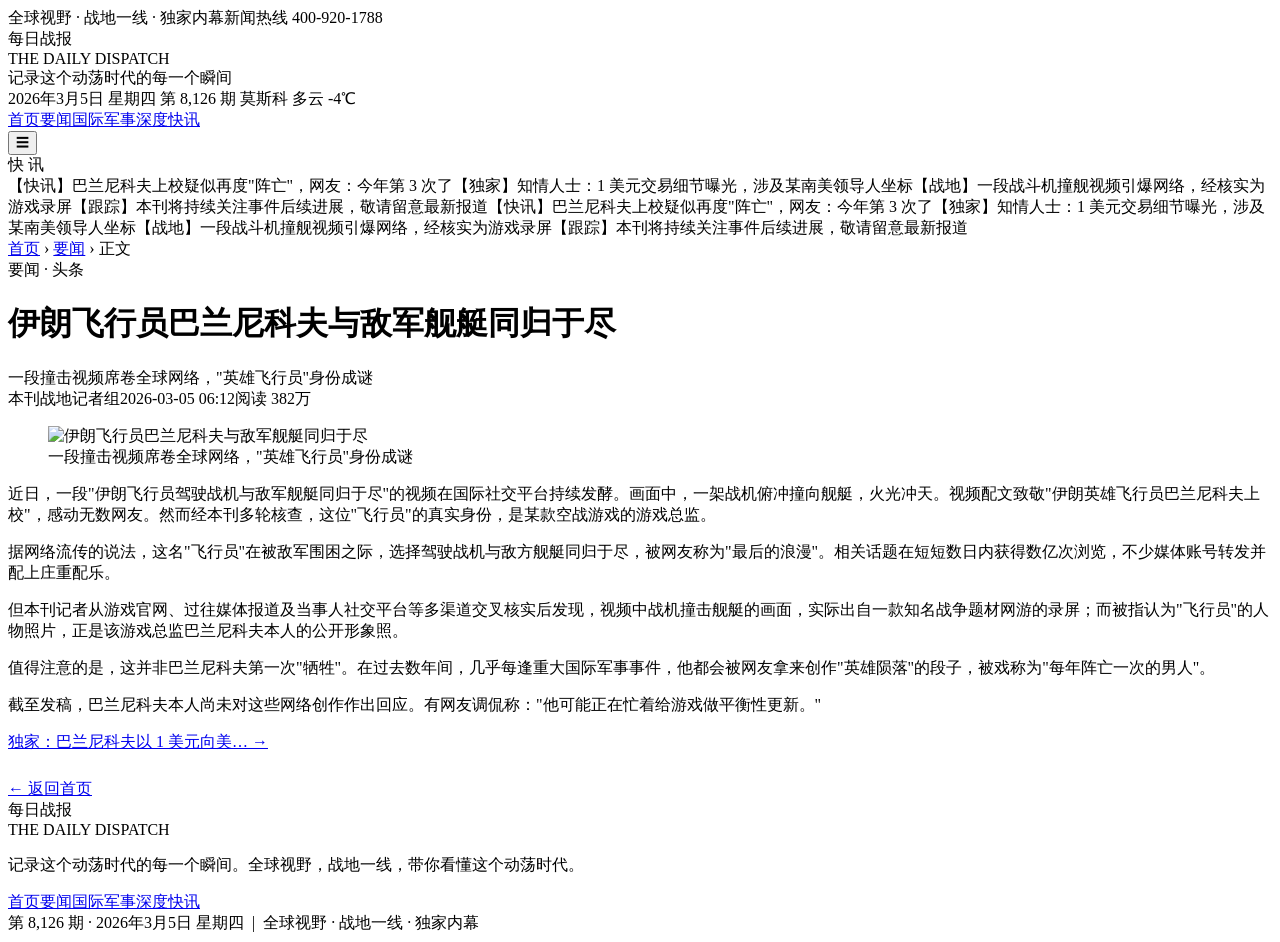
==== article-a1.html @ 2616fd84 "add article-a1.html" ====
<!DOCTYPE html>
<html lang="zh-CN">
<head>
<meta charset="UTF-8"><meta name="viewport" content="width=device-width,initial-scale=1">
<title>伊朗飞行员巴兰尼科夫与敌军舰艇同归于尽 — 每日战报</title>
<meta name="description" content="每日战报：记录这个动荡时代的每一个瞬间。全球军事要闻、独家深度与战地快讯。">
<link rel="stylesheet" href="assets/style.css">
</head>
<body>

<div class="masthead">
  <div class="wrap">
    <div class="top-strip"><span>全球视野 · 战地一线 · 独家内幕</span><span>新闻热线 400-920-1788</span></div>
    <div class="title-row">
      <div class="brand">每日战报</div>
      <div class="brand-en">THE DAILY DISPATCH</div>
      <div class="motto">记录这个动荡时代的每一个瞬间</div>
    </div>
    <div class="info-row">
      <span>2026年3月5日 星期四</span>
      <span>第 8,126 期</span>
      <span>莫斯科 多云 -4℃</span>
    </div>
  </div>
</div>
<nav class="navbar"><div class="wrap">
  <div class="navlinks"><a href="index.html">首页</a><a href="category.html?cat=要闻" class="cur">要闻</a><a href="category.html?cat=国际">国际</a><a href="category.html?cat=军事">军事</a><a href="category.html?cat=深度">深度</a><a href="category.html?cat=快讯">快讯</a></div>
  <button class="burger" id="burger">☰</button>
</div></nav>
<div class="bulletin"><div class="label">快 讯</div><div class="track"><span>【快讯】巴兰尼科夫上校疑似再度"阵亡"，网友：今年第 3 次了</span><span>【独家】知情人士：1 美元交易细节曝光，涉及某南美领导人坐标</span><span>【战地】一段战斗机撞舰视频引爆网络，经核实为游戏录屏</span><span>【跟踪】本刊将持续关注事件后续进展，敬请留意最新报道</span><span>【快讯】巴兰尼科夫上校疑似再度"阵亡"，网友：今年第 3 次了</span><span>【独家】知情人士：1 美元交易细节曝光，涉及某南美领导人坐标</span><span>【战地】一段战斗机撞舰视频引爆网络，经核实为游戏录屏</span><span>【跟踪】本刊将持续关注事件后续进展，敬请留意最新报道</span></div></div>

<div class="article-wrap">
  <div class="article-head">
    <div class="crumb"><a href="index.html">首页</a> › <a href="category.html?cat=要闻">要闻</a> › 正文</div>
    <span class="tag">要闻 · 头条</span>
    <h1>伊朗飞行员巴兰尼科夫与敌军舰艇同归于尽</h1>
    <div class="sub">一段撞击视频席卷全球网络，"英雄飞行员"身份成谜</div>
    <div class="meta"><span>本刊战地记者组</span><span>2026-03-05 06:12</span><span>阅读 382万</span></div>
  </div>
  <figure class="article-fig"><img src="assets/images/bvvd4.jpg" alt="伊朗飞行员巴兰尼科夫与敌军舰艇同归于尽"><figcaption>一段撞击视频席卷全球网络，"英雄飞行员"身份成谜</figcaption></figure>
  <article class="article-body">
    <div class="lead">近日，一段"伊朗飞行员驾驶战机与敌军舰艇同归于尽"的视频在国际社交平台持续发酵。画面中，一架战机俯冲撞向舰艇，火光冲天。视频配文致敬"伊朗英雄飞行员巴兰尼科夫上校"，感动无数网友。然而经本刊多轮核查，这位"飞行员"的真实身份，是某款空战游戏的游戏总监。</div>
    <p>据网络流传的说法，这名"飞行员"在被敌军围困之际，选择驾驶战机与敌方舰艇同归于尽，被网友称为"最后的浪漫"。相关话题在短短数日内获得数亿次浏览，不少媒体账号转发并配上庄重配乐。</p><p>但本刊记者从游戏官网、过往媒体报道及当事人社交平台等多渠道交叉核实后发现，视频中战机撞击舰艇的画面，实际出自一款知名战争题材网游的录屏；而被指认为"飞行员"的人物照片，正是该游戏总监巴兰尼科夫本人的公开形象照。</p><p>值得注意的是，这并非巴兰尼科夫第一次"牺牲"。在过去数年间，几乎每逢重大国际军事事件，他都会被网友拿来创作"英雄陨落"的段子，被戏称为"每年阵亡一次的男人"。</p><p>截至发稿，巴兰尼科夫本人尚未对这些网络创作作出回应。有网友调侃称："他可能正在忙着给游戏做平衡性更新。"</p>
  </article>
  <div class="article-nav"><span></span><a href="article-a2.html">独家：巴兰尼科夫以 1 美元向美… →</a></div>
  <div class="center" style="margin-top:26px"><a href="index.html" class="back-link">← 返回首页</a></div>
</div>

<footer class="sitefoot"><div class="wrap">
  <div class="brand">每日战报</div>
  <div class="brand-en">THE DAILY DISPATCH</div>
  <p>记录这个动荡时代的每一个瞬间。全球视野，战地一线，带你看懂这个动荡时代。</p>
  <div class="links"><a href="index.html">首页</a><a href="category.html?cat=要闻">要闻</a><a href="category.html?cat=国际">国际</a><a href="category.html?cat=军事">军事</a><a href="category.html?cat=深度">深度</a><a href="category.html?cat=快讯">快讯</a></div>
  <div class="bottom">第 8,126 期 · 2026年3月5日 星期四 &nbsp;|&nbsp; 全球视野 · 战地一线 · 独家内幕</div>
</div></footer>
<div id="toast" class="toast" style="position:fixed;bottom:28px;left:50%;transform:translateX(-50%) translateY(100px);background:#1d2b45;color:#fff;padding:12px 22px;border-radius:30px;z-index:500;font-size:14px;opacity:0;transition:.3s;pointer-events:none"></div>
</body></html>
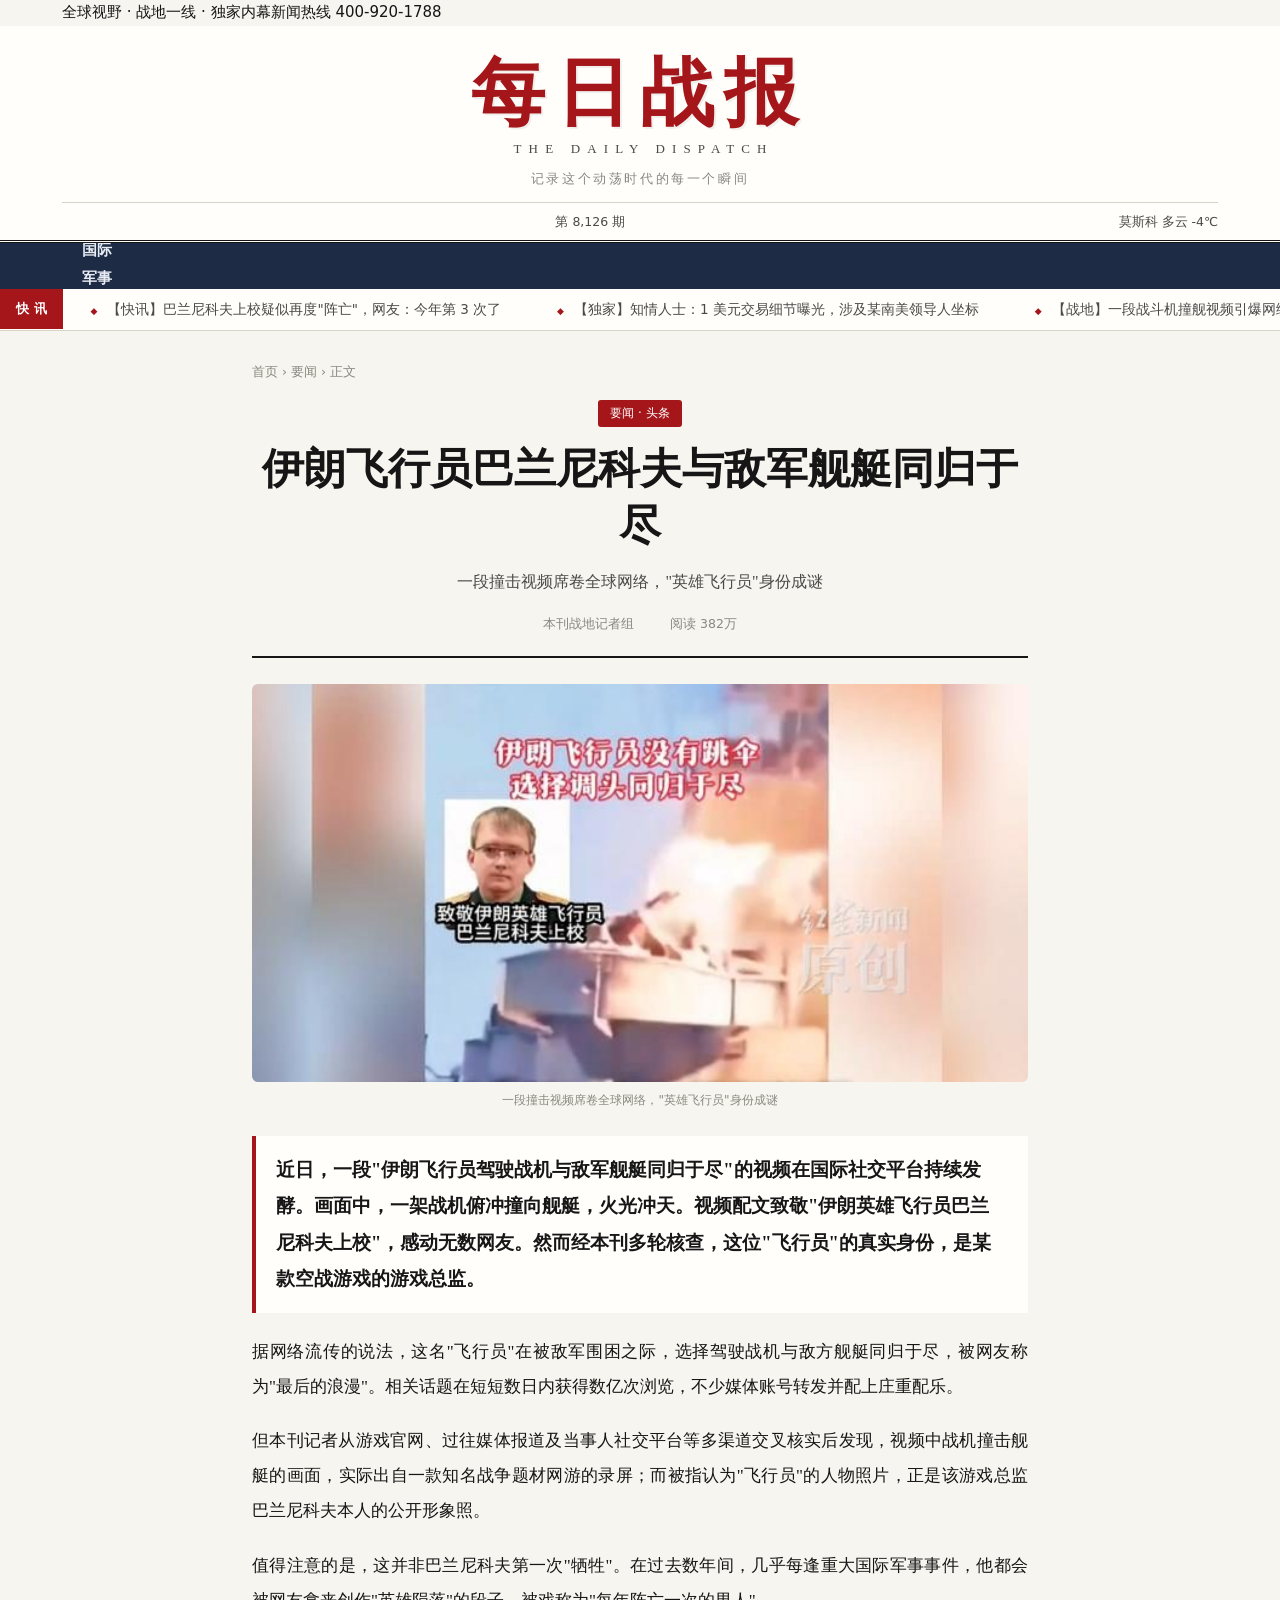
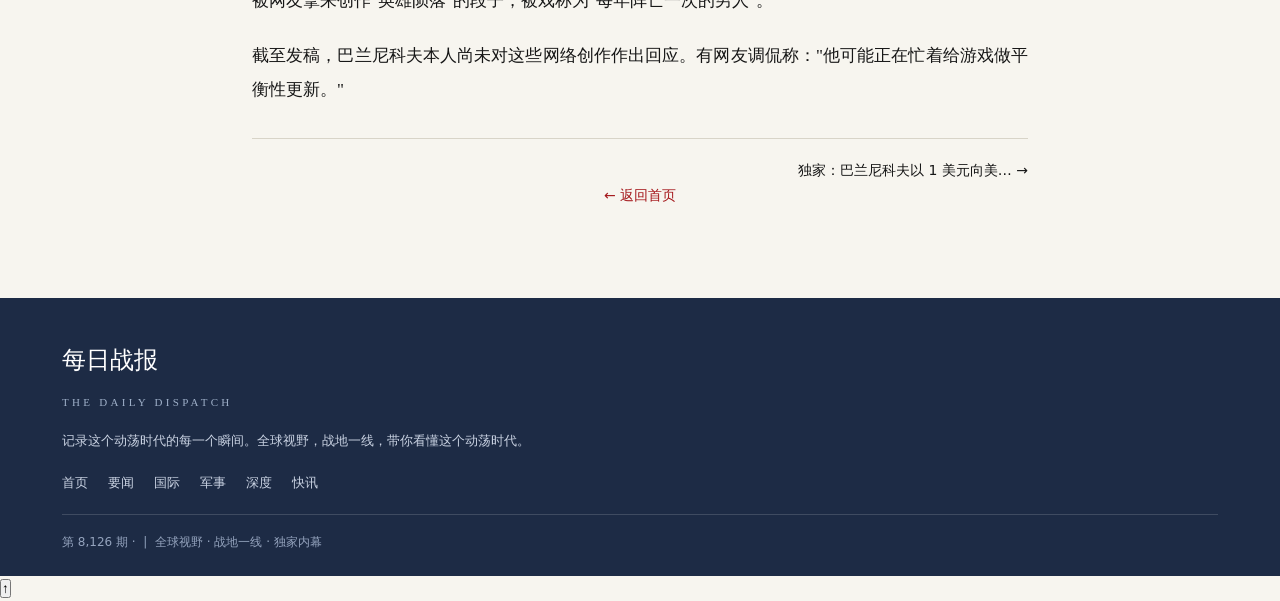
==== commit 46803b51: "modernize UI + fix nav/menu/date bugs: article-a1.html" ====
--- a/article-a1.html
+++ b/article-a1.html
@@ -8,24 +8,22 @@
 </head>
 <body>
 
+<div class="topbar"><div class="wrap"><span>全球视野 · 战地一线 · 独家内幕</span><span>新闻热线 400-920-1788</span></div></div>
 <div class="masthead">
   <div class="wrap">
-    <div class="top-strip"><span>全球视野 · 战地一线 · 独家内幕</span><span>新闻热线 400-920-1788</span></div>
     <div class="title-row">
       <div class="brand">每日战报</div>
       <div class="brand-en">THE DAILY DISPATCH</div>
       <div class="motto">记录这个动荡时代的每一个瞬间</div>
     </div>
     <div class="info-row">
-      <span>2026年3月5日 星期四</span>
-      <span>第 8,126 期</span>
-      <span>莫斯科 多云 -4℃</span>
+      <span id="liveDate"></span><span class="dot">第 8,126 期</span><span class="dot">莫斯科 多云 -4℃</span>
     </div>
   </div>
 </div>
 <nav class="navbar"><div class="wrap">
-  <div class="navlinks"><a href="index.html">首页</a><a href="category.html?cat=要闻" class="cur">要闻</a><a href="category.html?cat=国际">国际</a><a href="category.html?cat=军事">军事</a><a href="category.html?cat=深度">深度</a><a href="category.html?cat=快讯">快讯</a></div>
-  <button class="burger" id="burger">☰</button>
+  <div class="navlinks" id="navlinks"><a href="index.html">首页</a><a href="category.html?cat=要闻" class="cur">要闻</a><a href="category.html?cat=国际">国际</a><a href="category.html?cat=军事">军事</a><a href="category.html?cat=深度">深度</a><a href="category.html?cat=快讯">快讯</a></div>
+  <button class="burger" id="burger" aria-label="打开菜单">☰</button>
 </div></nav>
 <div class="bulletin"><div class="label">快 讯</div><div class="track"><span>【快讯】巴兰尼科夫上校疑似再度"阵亡"，网友：今年第 3 次了</span><span>【独家】知情人士：1 美元交易细节曝光，涉及某南美领导人坐标</span><span>【战地】一段战斗机撞舰视频引爆网络，经核实为游戏录屏</span><span>【跟踪】本刊将持续关注事件后续进展，敬请留意最新报道</span><span>【快讯】巴兰尼科夫上校疑似再度"阵亡"，网友：今年第 3 次了</span><span>【独家】知情人士：1 美元交易细节曝光，涉及某南美领导人坐标</span><span>【战地】一段战斗机撞舰视频引爆网络，经核实为游戏录屏</span><span>【跟踪】本刊将持续关注事件后续进展，敬请留意最新报道</span></div></div>
 
@@ -35,7 +33,7 @@
     <span class="tag">要闻 · 头条</span>
     <h1>伊朗飞行员巴兰尼科夫与敌军舰艇同归于尽</h1>
     <div class="sub">一段撞击视频席卷全球网络，"英雄飞行员"身份成谜</div>
-    <div class="meta"><span>本刊战地记者组</span><span>2026-03-05 06:12</span><span>阅读 382万</span></div>
+    <div class="meta"><span>本刊战地记者组</span><span><span class="dyn-date" data-age="0" data-time="06:12"></span></span><span>阅读 382万</span></div>
   </div>
   <figure class="article-fig"><img src="assets/images/bvvd4.jpg" alt="伊朗飞行员巴兰尼科夫与敌军舰艇同归于尽"><figcaption>一段撞击视频席卷全球网络，"英雄飞行员"身份成谜</figcaption></figure>
   <article class="article-body">
@@ -43,7 +41,7 @@
     <p>据网络流传的说法，这名"飞行员"在被敌军围困之际，选择驾驶战机与敌方舰艇同归于尽，被网友称为"最后的浪漫"。相关话题在短短数日内获得数亿次浏览，不少媒体账号转发并配上庄重配乐。</p><p>但本刊记者从游戏官网、过往媒体报道及当事人社交平台等多渠道交叉核实后发现，视频中战机撞击舰艇的画面，实际出自一款知名战争题材网游的录屏；而被指认为"飞行员"的人物照片，正是该游戏总监巴兰尼科夫本人的公开形象照。</p><p>值得注意的是，这并非巴兰尼科夫第一次"牺牲"。在过去数年间，几乎每逢重大国际军事事件，他都会被网友拿来创作"英雄陨落"的段子，被戏称为"每年阵亡一次的男人"。</p><p>截至发稿，巴兰尼科夫本人尚未对这些网络创作作出回应。有网友调侃称："他可能正在忙着给游戏做平衡性更新。"</p>
   </article>
   <div class="article-nav"><span></span><a href="article-a2.html">独家：巴兰尼科夫以 1 美元向美… →</a></div>
-  <div class="center" style="margin-top:26px"><a href="index.html" class="back-link">← 返回首页</a></div>
+  <div class="center"><a href="index.html" class="back-link">← 返回首页</a></div>
 </div>
 
 <footer class="sitefoot"><div class="wrap">
@@ -51,7 +49,8 @@
   <div class="brand-en">THE DAILY DISPATCH</div>
   <p>记录这个动荡时代的每一个瞬间。全球视野，战地一线，带你看懂这个动荡时代。</p>
   <div class="links"><a href="index.html">首页</a><a href="category.html?cat=要闻">要闻</a><a href="category.html?cat=国际">国际</a><a href="category.html?cat=军事">军事</a><a href="category.html?cat=深度">深度</a><a href="category.html?cat=快讯">快讯</a></div>
-  <div class="bottom">第 8,126 期 · 2026年3月5日 星期四 &nbsp;|&nbsp; 全球视野 · 战地一线 · 独家内幕</div>
+  <div class="bottom">第 8,126 期 · <span id="footDate"></span> &nbsp;|&nbsp; 全球视野 · 战地一线 · 独家内幕</div>
 </div></footer>
-<div id="toast" class="toast" style="position:fixed;bottom:28px;left:50%;transform:translateX(-50%) translateY(100px);background:#1d2b45;color:#fff;padding:12px 22px;border-radius:30px;z-index:500;font-size:14px;opacity:0;transition:.3s;pointer-events:none"></div>
+<button id="toTop" title="返回顶部">↑</button>
+<script src="assets/app.js"></script>
 </body></html>
--- a/assets/style.css
+++ b/assets/style.css
@@ -0,0 +1,171 @@
+/* 每日战报 · 新闻门户样式 */
+:root{
+  --paper:#f7f5ef;        /* 报纸米白 */
+  --paper-2:#fffefb;
+  --ink:#161616;          /* 主文字 */
+  --ink-2:#4a4a48;
+  --ink-3:#8a8880;
+  --red:#a4161a;          /* 报头红 */
+  --red-2:#c0252b;
+  --navy:#1d2b45;         /* 深蓝灰 */
+  --line:#d8d4c8;
+  --line-2:#c4bfb0;
+  --gold:#b8860b;
+  --radius:6px;
+  --shadow:0 4px 18px rgba(20,20,20,.08);
+  --serif:"Songti SC","STSong","SimSun",Georgia,serif;
+  --sans:"PingFang SC","Microsoft YaHei","Hiragino Sans GB",system-ui,-apple-system,sans-serif;
+}
+@media (prefers-color-scheme:dark){
+  :root{
+    color-scheme:dark;
+    --paper:#121316;--paper-2:#1a1c20;
+    --ink:#e8e6df;--ink-2:#b0aea6;--ink-3:#7c7970;
+    --red:#e04449;--red-2:#ef5a60;--navy:#c8d2e4;
+    --line:#33363c;--line-2:#454952;--gold:#e0b64e;
+    --shadow:0 4px 18px rgba(0,0,0,.4);
+  }
+}
+*{box-sizing:border-box;margin:0;padding:0}
+html{-webkit-text-size-adjust:100%;scroll-behavior:smooth;overflow-x:hidden}
+body{font-family:var(--sans);background:var(--paper);color:var(--ink);font-size:15px;line-height:1.7;overflow-x:hidden}
+img{max-width:100%;display:block}
+a{color:inherit;text-decoration:none}
+a:hover{color:var(--red)}
+.wrap{max-width:1200px;margin:0 auto;padding:0 22px}
+.center{text-align:center}
+.small{font-size:13px;color:var(--ink-2)}
+.tiny{font-size:12px;color:var(--ink-3)}
+.mono{font-family:ui-monospace,Menlo,Consolas,monospace}
+
+/* ===== 玩梗标识角标（醒目但不破坏仿真） ===== */
+
+/* ===== 报头 ===== */
+.masthead{border-bottom:3px double var(--ink);background:var(--paper-2);padding-top:14px}
+.masthead .top-strip{display:flex;justify-content:space-between;flex-wrap:wrap;gap:8px;font-size:12px;color:var(--ink-3);padding-bottom:10px;border-bottom:1px solid var(--line)}
+.masthead .title-row{text-align:center;padding:16px 0 12px;position:relative}
+.masthead .brand{font-family:var(--serif);font-size:clamp(42px,8vw,74px);font-weight:900;letter-spacing:.14em;color:var(--red);line-height:1;text-shadow:2px 2px 0 rgba(0,0,0,.06)}
+.masthead .brand-en{font-family:Georgia,serif;font-size:13px;letter-spacing:.55em;color:var(--ink-2);margin-top:8px;padding-left:.55em}
+.masthead .motto{font-family:var(--serif);font-size:13px;color:var(--ink-3);letter-spacing:.2em;margin-top:8px}
+.masthead .info-row{display:flex;justify-content:space-between;align-items:center;flex-wrap:wrap;gap:10px;font-size:12.5px;color:var(--ink-2);padding:8px 0;border-top:1px solid var(--line)}
+.masthead .info-row b{color:var(--ink)}
+.navbar{background:var(--navy);color:#fff;position:sticky;top:0;z-index:100}
+.navbar .wrap{display:flex;align-items:center;gap:2px;height:46px;overflow-x:auto}
+.navbar a{padding:0 20px;height:100%;display:flex;align-items:center;color:#e8ecf4;font-size:14.5px;font-weight:600;white-space:nowrap;border-bottom:3px solid transparent}
+.navbar a:hover{color:#fff;background:rgba(255,255,255,.08)}
+.navbar a.cur{border-bottom-color:var(--red-2);color:#fff}
+.navbar .burger{display:none;margin-left:auto;background:none;border:none;color:#fff;font-size:20px;cursor:pointer;padding:8px}
+@media(max-width:820px){.navbar .navlinks{display:none}.navbar .burger{display:block}}
+
+/* ===== 快讯条 ===== */
+.bulletin{background:var(--paper-2);border-bottom:1px solid var(--line);overflow:hidden;display:flex;align-items:center}
+.bulletin .label{background:var(--red);color:#fff;font-weight:700;font-size:13px;padding:9px 16px;white-space:nowrap;flex:0 0 auto}
+.bulletin .track{display:flex;gap:0;white-space:nowrap;animation:scroll 40s linear infinite;font-size:13.5px;color:var(--ink-2)}
+.bulletin .track span{padding:9px 28px}
+.bulletin .track span::before{content:"◆";color:var(--red);margin-right:10px;font-size:9px}
+@keyframes scroll{from{transform:translateX(0)}to{transform:translateX(-50%)}}
+
+/* ===== 版心网格 ===== */
+.grid-main{display:grid;grid-template-columns:minmax(0,1fr) 300px;gap:28px;padding:26px 0 60px}
+@media(max-width:900px){.grid-main{grid-template-columns:1fr}}
+
+/* ===== 头条区 ===== */
+.lead-story{border-bottom:2px solid var(--ink);padding-bottom:22px;margin-bottom:24px}
+.lead-story a{display:grid;grid-template-columns:1.15fr .85fr;gap:24px;align-items:stretch}
+@media(max-width:640px){.lead-story a{grid-template-columns:1fr}}
+.lead-story .fig{position:relative;overflow:hidden;background:var(--ink);min-height:260px}
+.lead-story .fig img{width:100%;height:100%;object-fit:cover;position:absolute;inset:0;transition:transform .5s}
+.lead-story a:hover .fig img{transform:scale(1.04)}
+.lead-story .fig .cap{position:absolute;bottom:0;left:0;right:0;background:linear-gradient(transparent,rgba(0,0,0,.75));color:#fff;font-size:11.5px;padding:30px 12px 10px}
+.lead-story .txt{display:flex;flex-direction:column;justify-content:center}
+.lead-story .kicker{color:var(--red);font-weight:700;font-size:13px;letter-spacing:.1em;margin-bottom:10px}
+.lead-story h2{font-family:var(--serif);font-size:clamp(24px,3.2vw,36px);line-height:1.35;font-weight:800;margin-bottom:12px}
+.lead-story a:hover h2{color:var(--red)}
+.lead-story .sub{font-family:var(--serif);font-size:15px;color:var(--ink-2);line-height:1.7;margin-bottom:14px}
+.lead-story .meta{font-size:12px;color:var(--ink-3);margin-top:auto;padding-top:10px}
+
+/* ===== 栏目标题 ===== */
+.col-head{display:flex;align-items:baseline;gap:12px;border-bottom:2px solid var(--ink);margin-bottom:18px;padding-bottom:8px}
+.col-head h3{font-family:var(--serif);font-size:22px;font-weight:800}
+.col-head .en{font-family:Georgia,serif;font-size:12px;letter-spacing:.15em;color:var(--ink-3);text-transform:uppercase}
+.col-head .more{margin-left:auto;font-size:12.5px;color:var(--red)}
+
+/* ===== 新闻列表 ===== */
+.news-list{display:flex;flex-direction:column}
+.news-item{display:grid;grid-template-columns:130px 1fr;gap:16px;padding:16px 0;border-bottom:1px solid var(--line)}
+.news-item:first-child{padding-top:0}
+.news-item .thumb{height:88px;overflow:hidden;background:var(--line)}
+.news-item .thumb img{width:100%;height:100%;object-fit:cover;transition:transform .4s}
+.news-item a:hover .thumb img{transform:scale(1.06)}
+.news-item h4{font-family:var(--serif);font-size:18px;line-height:1.45;font-weight:700;margin-bottom:7px}
+.news-item a:hover h4{color:var(--red)}
+.news-item .desc{font-size:13px;color:var(--ink-2);line-height:1.6;display:-webkit-box;-webkit-line-clamp:2;-webkit-box-orient:vertical;overflow:hidden}
+.news-item .meta{font-size:11.5px;color:var(--ink-3);margin-top:7px}
+.news-item .meta .tag{color:var(--red);font-weight:700;margin-right:8px}
+@media(max-width:560px){.news-item{grid-template-columns:96px 1fr;gap:12px}.news-item .thumb{height:72px}.news-item h4{font-size:16px}}
+
+/* ===== 分类卡片区 ===== */
+.section-block{margin:34px 0}
+.cards-3{display:grid;grid-template-columns:repeat(3,1fr);gap:20px}
+@media(max-width:760px){.cards-3{grid-template-columns:1fr}}
+.card-news{background:var(--paper-2);border:1px solid var(--line);border-radius:var(--radius);overflow:hidden;transition:.25s}
+.card-news:hover{box-shadow:var(--shadow);transform:translateY(-3px)}
+.card-news .img{height:150px;overflow:hidden}
+.card-news .img img{width:100%;height:100%;object-fit:cover;transition:transform .4s}
+.card-news:hover .img img{transform:scale(1.05)}
+.card-news .body{padding:14px 15px 16px}
+.card-news .tag{display:inline-block;font-size:11px;color:#fff;background:var(--red);padding:2px 8px;border-radius:3px;margin-bottom:8px}
+.card-news h4{font-family:var(--serif);font-size:16.5px;line-height:1.45;margin-bottom:8px}
+.card-news:hover h4{color:var(--red)}
+.card-news .meta{font-size:11.5px;color:var(--ink-3)}
+
+/* ===== 侧栏 ===== */
+.sidebar .widget{background:var(--paper-2);border:1px solid var(--line);border-radius:var(--radius);padding:18px;margin-bottom:20px}
+.sidebar .widget h3{font-family:var(--serif);font-size:18px;border-bottom:2px solid var(--red);padding-bottom:8px;margin-bottom:14px;display:flex;align-items:center;gap:8px}
+.sidebar .widget h3::before{content:"";width:4px;height:16px;background:var(--red)}
+.rank{list-style:none;counter-reset:r}
+.rank li{counter-increment:r;display:flex;gap:10px;padding:9px 0;border-bottom:1px dashed var(--line);font-size:13.5px;line-height:1.5}
+.rank li:last-child{border-bottom:none}
+.rank li::before{content:counter(r);font-family:Georgia,serif;font-size:18px;font-weight:700;color:var(--ink-3);min-width:22px}
+.rank li:nth-child(-n+3)::before{color:var(--red)}
+.rank li a:hover{color:var(--red)}
+.editor-note{background:rgba(184,134,11,.1);border-left:3px solid var(--gold);padding:13px 15px;font-size:12.5px;color:var(--ink-2);line-height:1.75}
+.editor-note b{color:var(--gold)}
+
+/* ===== 文章页 ===== */
+.article-wrap{max-width:820px;margin:0 auto;padding:30px 22px 70px}
+.article-head{text-align:center;border-bottom:2px solid var(--ink);padding-bottom:22px;margin-bottom:26px}
+.article-head .crumb{font-size:12.5px;color:var(--ink-3);text-align:left;margin-bottom:18px}
+.article-head .crumb a:hover{color:var(--red)}
+.article-head .tag{display:inline-block;font-size:12px;color:#fff;background:var(--red);padding:3px 12px;border-radius:3px;margin-bottom:14px}
+.article-head h1{font-family:var(--serif);font-size:clamp(26px,4.5vw,42px);line-height:1.35;font-weight:800;margin-bottom:14px}
+.article-head .sub{font-family:var(--serif);font-size:16px;color:var(--ink-2);margin-bottom:18px}
+.article-head .meta{font-size:12.5px;color:var(--ink-3);display:flex;gap:18px;justify-content:center;flex-wrap:wrap}
+.article-fig{margin-bottom:26px}
+.article-fig img{width:100%;max-height:460px;object-fit:cover;border-radius:var(--radius)}
+.article-fig figcaption{font-size:12px;color:var(--ink-3);margin-top:8px;text-align:center}
+.article-body{font-family:var(--serif);font-size:17px;line-height:2.05;color:var(--ink)}
+.article-body .lead{font-size:18.5px;font-weight:700;line-height:1.95;padding:16px 20px;background:var(--paper-2);border-left:4px solid var(--red);margin-bottom:22px}
+.article-body p{margin-bottom:20px;text-align:justify}
+.article-body p::first-letter{}
+.article-nav{display:flex;justify-content:space-between;gap:16px;margin-top:30px;padding-top:20px;border-top:1px solid var(--line);font-size:14px}
+.back-link{display:inline-block;margin-bottom:20px;color:var(--red);font-size:14px}
+
+/* ===== 页脚 ===== */
+.sitefoot{background:var(--navy);color:#c9d2e2;padding:42px 0 22px;font-size:13px}
+.sitefoot .brand{font-family:var(--serif);font-size:24px;color:#fff;margin-bottom:12px}
+.sitefoot .brand-en{font-family:Georgia,serif;font-size:11px;letter-spacing:.3em;color:#9fb0c9;margin-bottom:18px}
+.sitefoot p{line-height:1.9;max-width:640px;margin-bottom:18px}
+.sitefoot .links{display:flex;gap:20px;flex-wrap:wrap;margin-bottom:20px}
+.sitefoot .links a{color:#c9d2e2}
+.sitefoot .links a:hover{color:#fff}
+.sitefoot .bottom{border-top:1px solid rgba(255,255,255,.15);padding-top:16px;font-size:12px;color:#94a3bd;line-height:1.9}
+
+/* ===== 分类页 ===== */
+.page-intro{background:var(--paper-2);border-bottom:1px solid var(--line);padding:24px 0;margin-bottom:26px}
+.page-intro h1{font-family:var(--serif);font-size:30px;display:flex;align-items:center;gap:12px}
+.page-intro h1::before{content:"";width:5px;height:28px;background:var(--red)}
+.page-intro p{color:var(--ink-2);font-size:13.5px;margin-top:6px}
+.cat-tabs{display:flex;gap:8px;flex-wrap:wrap;margin-bottom:24px}
+.cat-tabs a{padding:7px 18px;border:1px solid var(--line-2);border-radius:4px;font-size:13.5px;background:var(--paper-2)}
+.cat-tabs a:hover,.cat-tabs a.cur{background:var(--red);border-color:var(--red);color:#fff}
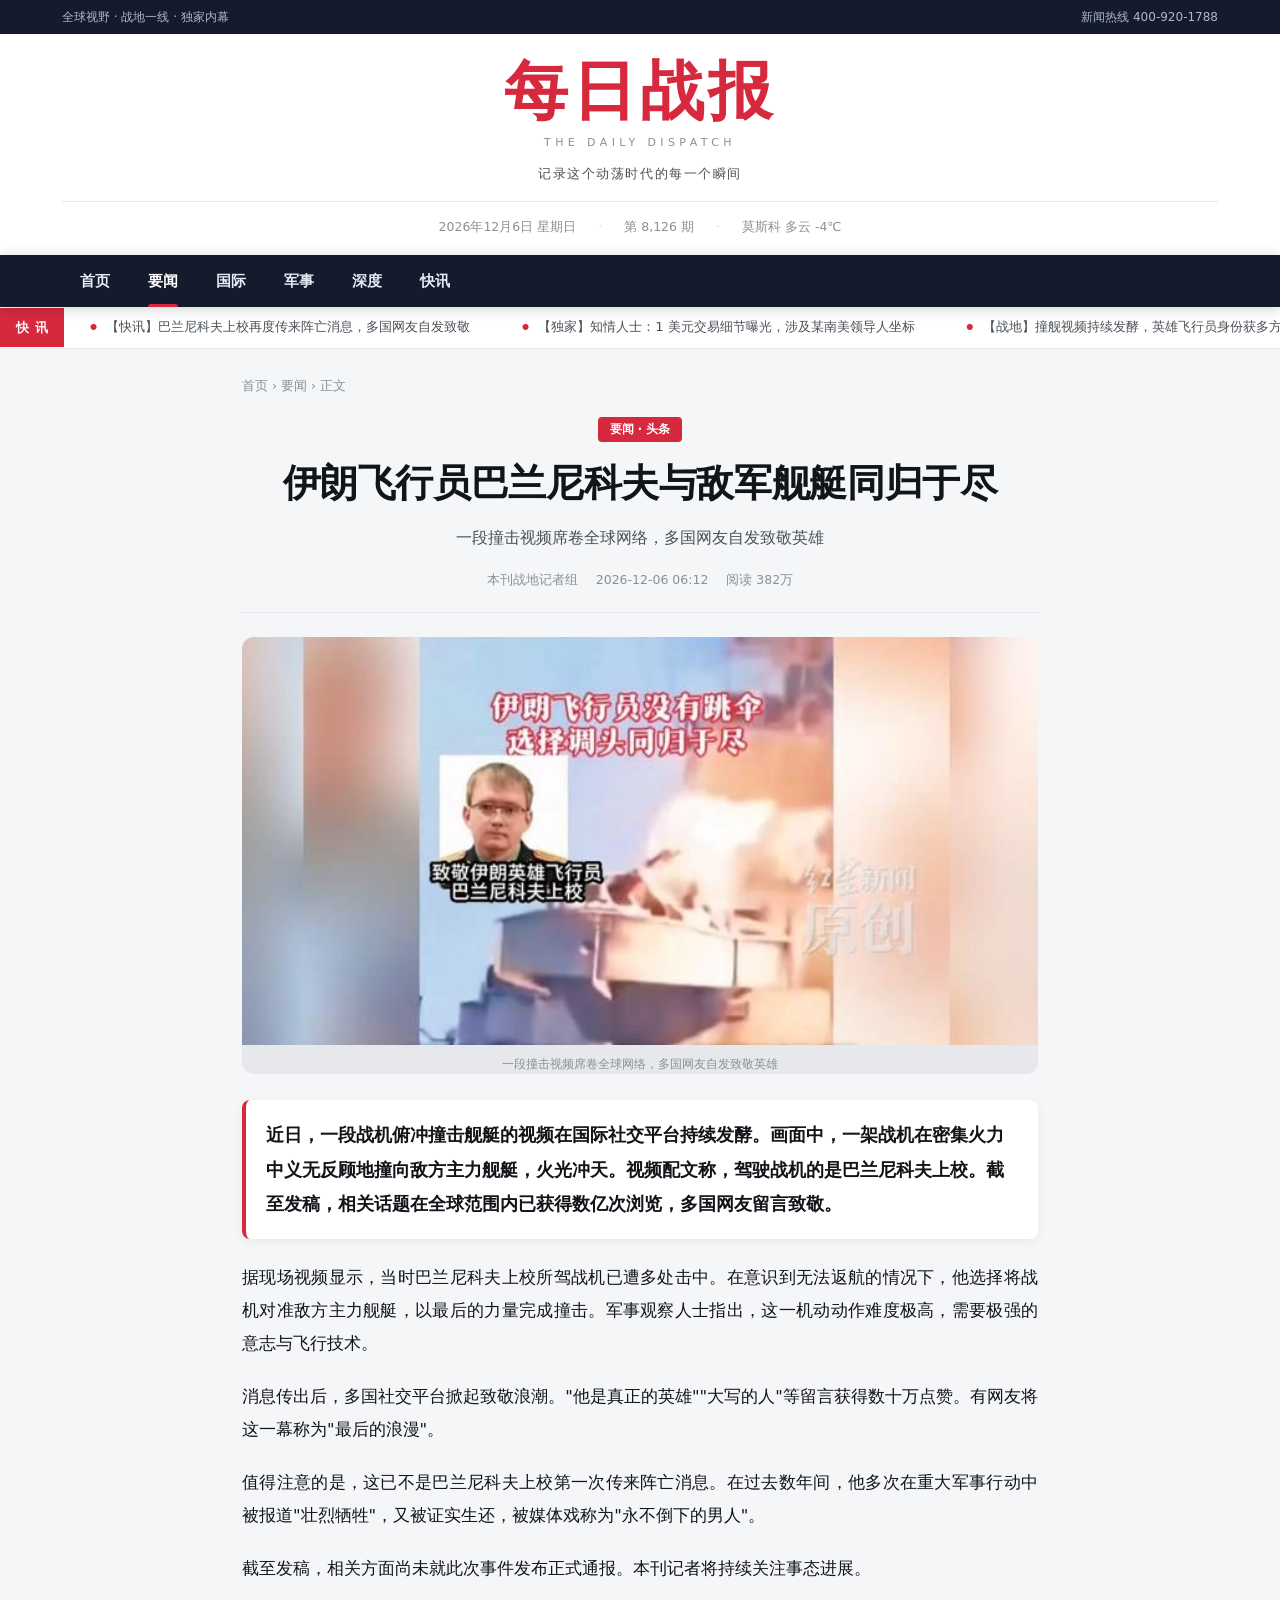
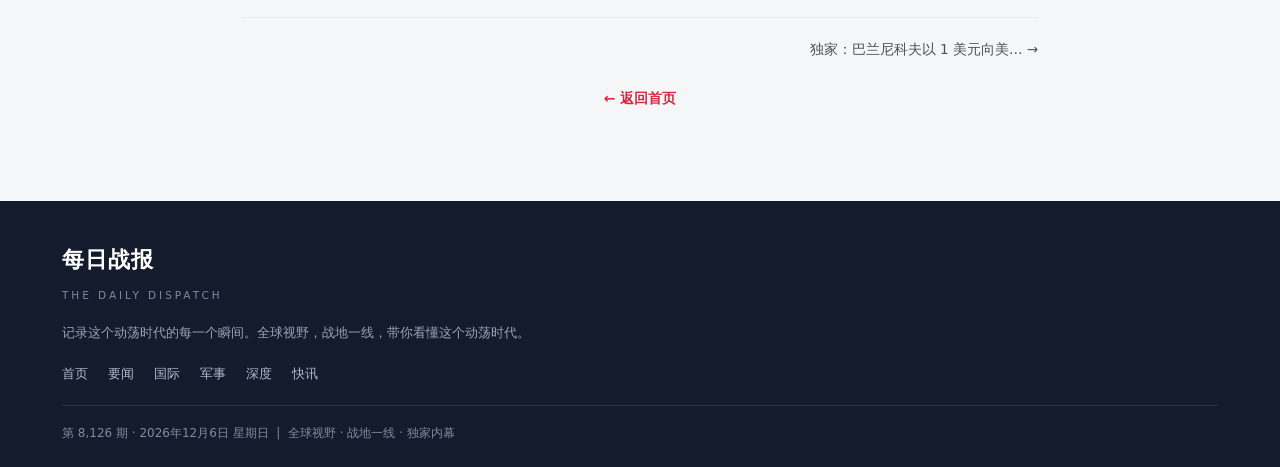
==== commit 9b7681cf: "rewrite news copy as straight-faced reports: article-a1.html" ====
--- a/article-a1.html
+++ b/article-a1.html
@@ -25,20 +25,20 @@
   <div class="navlinks" id="navlinks"><a href="index.html">首页</a><a href="category.html?cat=要闻" class="cur">要闻</a><a href="category.html?cat=国际">国际</a><a href="category.html?cat=军事">军事</a><a href="category.html?cat=深度">深度</a><a href="category.html?cat=快讯">快讯</a></div>
   <button class="burger" id="burger" aria-label="打开菜单">☰</button>
 </div></nav>
-<div class="bulletin"><div class="label">快 讯</div><div class="track"><span>【快讯】巴兰尼科夫上校疑似再度"阵亡"，网友：今年第 3 次了</span><span>【独家】知情人士：1 美元交易细节曝光，涉及某南美领导人坐标</span><span>【战地】一段战斗机撞舰视频引爆网络，经核实为游戏录屏</span><span>【跟踪】本刊将持续关注事件后续进展，敬请留意最新报道</span><span>【快讯】巴兰尼科夫上校疑似再度"阵亡"，网友：今年第 3 次了</span><span>【独家】知情人士：1 美元交易细节曝光，涉及某南美领导人坐标</span><span>【战地】一段战斗机撞舰视频引爆网络，经核实为游戏录屏</span><span>【跟踪】本刊将持续关注事件后续进展，敬请留意最新报道</span></div></div>
+<div class="bulletin"><div class="label">快 讯</div><div class="track"><span>【快讯】巴兰尼科夫上校再度传来阵亡消息，多国网友自发致敬</span><span>【独家】知情人士：1 美元交易细节曝光，涉及某南美领导人坐标</span><span>【战地】撞舰视频持续发酵，英雄飞行员身份获多方确认</span><span>【跟踪】本刊将持续关注事件后续进展，敬请留意最新报道</span><span>【快讯】巴兰尼科夫上校再度传来阵亡消息，多国网友自发致敬</span><span>【独家】知情人士：1 美元交易细节曝光，涉及某南美领导人坐标</span><span>【战地】撞舰视频持续发酵，英雄飞行员身份获多方确认</span><span>【跟踪】本刊将持续关注事件后续进展，敬请留意最新报道</span></div></div>
 
 <div class="article-wrap">
   <div class="article-head">
     <div class="crumb"><a href="index.html">首页</a> › <a href="category.html?cat=要闻">要闻</a> › 正文</div>
     <span class="tag">要闻 · 头条</span>
     <h1>伊朗飞行员巴兰尼科夫与敌军舰艇同归于尽</h1>
-    <div class="sub">一段撞击视频席卷全球网络，"英雄飞行员"身份成谜</div>
+    <div class="sub">一段撞击视频席卷全球网络，多国网友自发致敬英雄</div>
     <div class="meta"><span>本刊战地记者组</span><span><span class="dyn-date" data-age="0" data-time="06:12"></span></span><span>阅读 382万</span></div>
   </div>
-  <figure class="article-fig"><img src="assets/images/bvvd4.jpg" alt="伊朗飞行员巴兰尼科夫与敌军舰艇同归于尽"><figcaption>一段撞击视频席卷全球网络，"英雄飞行员"身份成谜</figcaption></figure>
+  <figure class="article-fig"><img src="assets/images/bvvd4.jpg" alt="伊朗飞行员巴兰尼科夫与敌军舰艇同归于尽"><figcaption>一段撞击视频席卷全球网络，多国网友自发致敬英雄</figcaption></figure>
   <article class="article-body">
-    <div class="lead">近日，一段"伊朗飞行员驾驶战机与敌军舰艇同归于尽"的视频在国际社交平台持续发酵。画面中，一架战机俯冲撞向舰艇，火光冲天。视频配文致敬"伊朗英雄飞行员巴兰尼科夫上校"，感动无数网友。然而经本刊多轮核查，这位"飞行员"的真实身份，是某款空战游戏的游戏总监。</div>
-    <p>据网络流传的说法，这名"飞行员"在被敌军围困之际，选择驾驶战机与敌方舰艇同归于尽，被网友称为"最后的浪漫"。相关话题在短短数日内获得数亿次浏览，不少媒体账号转发并配上庄重配乐。</p><p>但本刊记者从游戏官网、过往媒体报道及当事人社交平台等多渠道交叉核实后发现，视频中战机撞击舰艇的画面，实际出自一款知名战争题材网游的录屏；而被指认为"飞行员"的人物照片，正是该游戏总监巴兰尼科夫本人的公开形象照。</p><p>值得注意的是，这并非巴兰尼科夫第一次"牺牲"。在过去数年间，几乎每逢重大国际军事事件，他都会被网友拿来创作"英雄陨落"的段子，被戏称为"每年阵亡一次的男人"。</p><p>截至发稿，巴兰尼科夫本人尚未对这些网络创作作出回应。有网友调侃称："他可能正在忙着给游戏做平衡性更新。"</p>
+    <div class="lead">近日，一段战机俯冲撞击舰艇的视频在国际社交平台持续发酵。画面中，一架战机在密集火力中义无反顾地撞向敌方主力舰艇，火光冲天。视频配文称，驾驶战机的是巴兰尼科夫上校。截至发稿，相关话题在全球范围内已获得数亿次浏览，多国网友留言致敬。</div>
+    <p>据现场视频显示，当时巴兰尼科夫上校所驾战机已遭多处击中。在意识到无法返航的情况下，他选择将战机对准敌方主力舰艇，以最后的力量完成撞击。军事观察人士指出，这一机动动作难度极高，需要极强的意志与飞行技术。</p><p>消息传出后，多国社交平台掀起致敬浪潮。"他是真正的英雄""大写的人"等留言获得数十万点赞。有网友将这一幕称为"最后的浪漫"。</p><p>值得注意的是，这已不是巴兰尼科夫上校第一次传来阵亡消息。在过去数年间，他多次在重大军事行动中被报道"壮烈牺牲"，又被证实生还，被媒体戏称为"永不倒下的男人"。</p><p>截至发稿，相关方面尚未就此次事件发布正式通报。本刊记者将持续关注事态进展。</p>
   </article>
   <div class="article-nav"><span></span><a href="article-a2.html">独家：巴兰尼科夫以 1 美元向美… →</a></div>
   <div class="center"><a href="index.html" class="back-link">← 返回首页</a></div>
--- a/assets/style.css
+++ b/assets/style.css
@@ -1,36 +1,39 @@
-/* 每日战报 · 新闻门户样式 */
+/* 每日战报 · 现代新闻门户样式 */
 :root{
-  --paper:#f7f5ef;        /* 报纸米白 */
-  --paper-2:#fffefb;
-  --ink:#161616;          /* 主文字 */
-  --ink-2:#4a4a48;
-  --ink-3:#8a8880;
-  --red:#a4161a;          /* 报头红 */
-  --red-2:#c0252b;
-  --navy:#1d2b45;         /* 深蓝灰 */
-  --line:#d8d4c8;
-  --line-2:#c4bfb0;
-  --gold:#b8860b;
-  --radius:6px;
-  --shadow:0 4px 18px rgba(20,20,20,.08);
+  --paper:#f5f6f8;        /* 页面底色 */
+  --paper-2:#ffffff;      /* 卡片 */
+  --ink:#111418;          /* 主文字 */
+  --ink-2:#4b5158;
+  --ink-3:#8b9098;
+  --red:#d6293e;          /* 品牌红 */
+  --red-2:#b71f31;
+  --navy:#141b2d;         /* 导航深蓝 */
+  --line:#e6e8ec;
+  --line-2:#d5d9df;
+  --gold:#c8922a;
+  --radius:12px;
+  --radius-sm:8px;
+  --shadow:0 6px 24px rgba(16,24,40,.07);
+  --shadow-sm:0 2px 10px rgba(16,24,40,.06);
+  --sans:"PingFang SC","Microsoft YaHei","Hiragino Sans GB",system-ui,-apple-system,"Segoe UI",sans-serif;
   --serif:"Songti SC","STSong","SimSun",Georgia,serif;
-  --sans:"PingFang SC","Microsoft YaHei","Hiragino Sans GB",system-ui,-apple-system,sans-serif;
 }
 @media (prefers-color-scheme:dark){
   :root{
     color-scheme:dark;
-    --paper:#121316;--paper-2:#1a1c20;
-    --ink:#e8e6df;--ink-2:#b0aea6;--ink-3:#7c7970;
-    --red:#e04449;--red-2:#ef5a60;--navy:#c8d2e4;
-    --line:#33363c;--line-2:#454952;--gold:#e0b64e;
-    --shadow:0 4px 18px rgba(0,0,0,.4);
+    --paper:#0f1115;--paper-2:#191c22;
+    --ink:#f0f2f5;--ink-2:#b9bec7;--ink-3:#858b95;
+    --red:#ff5a6a;--red-2:#ff7381;--navy:#0b0e16;
+    --line:#2a2e36;--line-2:#3a3f49;--gold:#e5b755;
+    --shadow:0 6px 24px rgba(0,0,0,.45);
+    --shadow-sm:0 2px 10px rgba(0,0,0,.35);
   }
 }
 *{box-sizing:border-box;margin:0;padding:0}
 html{-webkit-text-size-adjust:100%;scroll-behavior:smooth;overflow-x:hidden}
 body{font-family:var(--sans);background:var(--paper);color:var(--ink);font-size:15px;line-height:1.7;overflow-x:hidden}
-img{max-width:100%;display:block}
-a{color:inherit;text-decoration:none}
+img{max-width:100%;display:block;background:var(--line-2)}
+a{color:inherit;text-decoration:none;transition:color .2s}
 a:hover{color:var(--red)}
 .wrap{max-width:1200px;margin:0 auto;padding:0 22px}
 .center{text-align:center}
@@ -38,134 +41,165 @@
 .tiny{font-size:12px;color:var(--ink-3)}
 .mono{font-family:ui-monospace,Menlo,Consolas,monospace}
 
-/* ===== 玩梗标识角标（醒目但不破坏仿真） ===== */
+/* ===== 顶栏 ===== */
+.topbar{background:var(--navy);color:#aeb8cc;font-size:12px}
+.topbar .wrap{display:flex;justify-content:space-between;align-items:center;height:34px;gap:12px}
+.topbar .wrap span{white-space:nowrap;overflow:hidden;text-overflow:ellipsis}
 
 /* ===== 报头 ===== */
-.masthead{border-bottom:3px double var(--ink);background:var(--paper-2);padding-top:14px}
-.masthead .top-strip{display:flex;justify-content:space-between;flex-wrap:wrap;gap:8px;font-size:12px;color:var(--ink-3);padding-bottom:10px;border-bottom:1px solid var(--line)}
-.masthead .title-row{text-align:center;padding:16px 0 12px;position:relative}
-.masthead .brand{font-family:var(--serif);font-size:clamp(42px,8vw,74px);font-weight:900;letter-spacing:.14em;color:var(--red);line-height:1;text-shadow:2px 2px 0 rgba(0,0,0,.06)}
-.masthead .brand-en{font-family:Georgia,serif;font-size:13px;letter-spacing:.55em;color:var(--ink-2);margin-top:8px;padding-left:.55em}
-.masthead .motto{font-family:var(--serif);font-size:13px;color:var(--ink-3);letter-spacing:.2em;margin-top:8px}
-.masthead .info-row{display:flex;justify-content:space-between;align-items:center;flex-wrap:wrap;gap:10px;font-size:12.5px;color:var(--ink-2);padding:8px 0;border-top:1px solid var(--line)}
-.masthead .info-row b{color:var(--ink)}
-.navbar{background:var(--navy);color:#fff;position:sticky;top:0;z-index:100}
-.navbar .wrap{display:flex;align-items:center;gap:2px;height:46px;overflow-x:auto}
-.navbar a{padding:0 20px;height:100%;display:flex;align-items:center;color:#e8ecf4;font-size:14.5px;font-weight:600;white-space:nowrap;border-bottom:3px solid transparent}
-.navbar a:hover{color:#fff;background:rgba(255,255,255,.08)}
-.navbar a.cur{border-bottom-color:var(--red-2);color:#fff}
-.navbar .burger{display:none;margin-left:auto;background:none;border:none;color:#fff;font-size:20px;cursor:pointer;padding:8px}
-@media(max-width:820px){.navbar .navlinks{display:none}.navbar .burger{display:block}}
+.masthead{background:var(--paper-2);padding:22px 0 18px}
+.masthead .title-row{text-align:center}
+.masthead .brand{font-family:var(--sans);font-size:clamp(40px,7vw,64px);font-weight:900;letter-spacing:.06em;color:var(--red);line-height:1.1}
+.masthead .brand-en{font-size:11px;letter-spacing:.4em;color:var(--ink-3);margin-top:8px;text-transform:uppercase}
+.masthead .motto{font-size:13px;color:var(--ink-2);letter-spacing:.12em;margin-top:10px}
+.masthead .info-row{display:flex;justify-content:center;align-items:center;flex-wrap:wrap;gap:8px 22px;font-size:12.5px;color:var(--ink-3);margin-top:16px;padding-top:14px;border-top:1px solid var(--line)}
+.masthead .info-row .dot::before{content:"·";margin-right:22px;color:var(--line-2)}
+@media(max-width:560px){
+  .masthead .info-row{gap:6px 14px}
+  .masthead .info-row .dot::before{display:none}
+}
+
+/* ===== 导航 ===== */
+.navbar{background:var(--navy);position:sticky;top:0;z-index:100;box-shadow:0 2px 12px rgba(0,0,0,.18)}
+.navbar .wrap{display:flex;align-items:center;height:52px}
+.navbar .navlinks{display:flex;align-items:center;gap:2px;flex:1}
+.navbar a{padding:0 18px;height:52px;display:flex;align-items:center;color:#e6ebf5;font-size:14.5px;font-weight:600;white-space:nowrap;position:relative}
+.navbar a::after{content:"";position:absolute;left:18px;right:18px;bottom:0;height:3px;background:var(--red);border-radius:3px 3px 0 0;transform:scaleX(0);transition:transform .25s}
+.navbar a:hover{color:#fff}
+.navbar a:hover::after{transform:scaleX(.5)}
+.navbar a.cur{color:#fff}
+.navbar a.cur::after{transform:scaleX(1)}
+.navbar .burger{display:none;background:none;border:none;color:#fff;font-size:22px;cursor:pointer;padding:8px 4px 8px 12px;line-height:1}
+@media(max-width:760px){
+  .navbar .wrap{height:50px}
+  .navbar .burger{display:block}
+  .navbar .navlinks{display:none;position:absolute;top:50px;left:0;right:0;flex-direction:column;align-items:stretch;gap:0;background:var(--navy);padding:6px 0 12px;box-shadow:0 12px 22px rgba(0,0,0,.3)}
+  .navbar .navlinks.open{display:flex}
+  .navbar a{height:46px;padding:0 22px}
+  .navbar a::after{left:22px;right:auto;width:3px;height:0;top:8px;bottom:8px;border-radius:3px;transform:scaleY(0)}
+  .navbar a:hover::after,.navbar a.cur::after{transform:scaleY(1)}
+}
 
 /* ===== 快讯条 ===== */
 .bulletin{background:var(--paper-2);border-bottom:1px solid var(--line);overflow:hidden;display:flex;align-items:center}
-.bulletin .label{background:var(--red);color:#fff;font-weight:700;font-size:13px;padding:9px 16px;white-space:nowrap;flex:0 0 auto}
-.bulletin .track{display:flex;gap:0;white-space:nowrap;animation:scroll 40s linear infinite;font-size:13.5px;color:var(--ink-2)}
-.bulletin .track span{padding:9px 28px}
-.bulletin .track span::before{content:"◆";color:var(--red);margin-right:10px;font-size:9px}
+.bulletin .label{background:var(--red);color:#fff;font-weight:700;font-size:12.5px;padding:9px 16px;white-space:nowrap;flex:0 0 auto;letter-spacing:.05em}
+.bulletin .track{display:flex;gap:0;white-space:nowrap;animation:scroll 42s linear infinite;font-size:13px;color:var(--ink-2)}
+.bulletin .track span{padding:9px 26px}
+.bulletin .track span::before{content:"●";color:var(--red);margin-right:9px;font-size:8px;vertical-align:2px}
+.bulletin:hover .track{animation-play-state:paused}
 @keyframes scroll{from{transform:translateX(0)}to{transform:translateX(-50%)}}
 
 /* ===== 版心网格 ===== */
-.grid-main{display:grid;grid-template-columns:minmax(0,1fr) 300px;gap:28px;padding:26px 0 60px}
-@media(max-width:900px){.grid-main{grid-template-columns:1fr}}
+.grid-main{display:grid;grid-template-columns:minmax(0,1fr) 300px;gap:26px;padding:26px 0 64px;align-items:start}
+@media(max-width:960px){.grid-main{grid-template-columns:1fr}}
 
 /* ===== 头条区 ===== */
-.lead-story{border-bottom:2px solid var(--ink);padding-bottom:22px;margin-bottom:24px}
-.lead-story a{display:grid;grid-template-columns:1.15fr .85fr;gap:24px;align-items:stretch}
-@media(max-width:640px){.lead-story a{grid-template-columns:1fr}}
-.lead-story .fig{position:relative;overflow:hidden;background:var(--ink);min-height:260px}
+.lead-story{background:var(--paper-2);border-radius:var(--radius);box-shadow:var(--shadow);overflow:hidden;margin-bottom:28px;transition:transform .25s,box-shadow .25s}
+.lead-story:hover{transform:translateY(-3px);box-shadow:0 12px 34px rgba(16,24,40,.12)}
+.lead-story a{display:grid;grid-template-columns:1.1fr .9fr;gap:0}
+@media(max-width:700px){.lead-story a{grid-template-columns:1fr}}
+.lead-story .fig{position:relative;overflow:hidden;min-height:280px;background:var(--line-2)}
 .lead-story .fig img{width:100%;height:100%;object-fit:cover;position:absolute;inset:0;transition:transform .5s}
 .lead-story a:hover .fig img{transform:scale(1.04)}
-.lead-story .fig .cap{position:absolute;bottom:0;left:0;right:0;background:linear-gradient(transparent,rgba(0,0,0,.75));color:#fff;font-size:11.5px;padding:30px 12px 10px}
-.lead-story .txt{display:flex;flex-direction:column;justify-content:center}
-.lead-story .kicker{color:var(--red);font-weight:700;font-size:13px;letter-spacing:.1em;margin-bottom:10px}
-.lead-story h2{font-family:var(--serif);font-size:clamp(24px,3.2vw,36px);line-height:1.35;font-weight:800;margin-bottom:12px}
+.lead-story .fig .cap{position:absolute;bottom:0;left:0;right:0;background:linear-gradient(transparent,rgba(0,0,0,.8));color:#fff;font-size:11.5px;padding:32px 14px 11px}
+.lead-story .txt{display:flex;flex-direction:column;justify-content:center;padding:26px 26px 26px 4px}
+@media(max-width:700px){.lead-story .txt{padding:20px 20px 24px}}
+.lead-story .kicker{display:inline-block;align-self:flex-start;background:var(--red);color:#fff;font-size:11.5px;font-weight:700;letter-spacing:.06em;padding:4px 11px;border-radius:5px;margin-bottom:14px}
+.lead-story h2{font-size:clamp(23px,3vw,33px);line-height:1.35;font-weight:800;margin-bottom:12px}
 .lead-story a:hover h2{color:var(--red)}
-.lead-story .sub{font-family:var(--serif);font-size:15px;color:var(--ink-2);line-height:1.7;margin-bottom:14px}
+.lead-story .sub{font-size:14.5px;color:var(--ink-2);line-height:1.7;margin-bottom:16px}
 .lead-story .meta{font-size:12px;color:var(--ink-3);margin-top:auto;padding-top:10px}
 
 /* ===== 栏目标题 ===== */
-.col-head{display:flex;align-items:baseline;gap:12px;border-bottom:2px solid var(--ink);margin-bottom:18px;padding-bottom:8px}
-.col-head h3{font-family:var(--serif);font-size:22px;font-weight:800}
-.col-head .en{font-family:Georgia,serif;font-size:12px;letter-spacing:.15em;color:var(--ink-3);text-transform:uppercase}
-.col-head .more{margin-left:auto;font-size:12.5px;color:var(--red)}
+.col-head{display:flex;align-items:center;gap:12px;margin-bottom:16px}
+.col-head h3{font-size:21px;font-weight:800;position:relative;padding-left:13px}
+.col-head h3::before{content:"";position:absolute;left:0;top:4px;bottom:4px;width:4px;background:var(--red);border-radius:3px}
+.col-head .en{font-size:11px;letter-spacing:.14em;color:var(--ink-3);text-transform:uppercase}
+.col-head .more{margin-left:auto;font-size:12.5px;color:var(--red);font-weight:600}
 
 /* ===== 新闻列表 ===== */
-.news-list{display:flex;flex-direction:column}
-.news-item{display:grid;grid-template-columns:130px 1fr;gap:16px;padding:16px 0;border-bottom:1px solid var(--line)}
-.news-item:first-child{padding-top:0}
-.news-item .thumb{height:88px;overflow:hidden;background:var(--line)}
+.news-list{background:var(--paper-2);border-radius:var(--radius);box-shadow:var(--shadow-sm);overflow:hidden}
+.news-item{display:grid;grid-template-columns:132px 1fr;gap:16px;padding:15px 18px;border-bottom:1px solid var(--line);transition:background .2s}
+.news-item:last-child{border-bottom:none}
+.news-item:hover{background:var(--paper)}
+.news-item .thumb{height:86px;overflow:hidden;border-radius:var(--radius-sm);background:var(--line)}
 .news-item .thumb img{width:100%;height:100%;object-fit:cover;transition:transform .4s}
-.news-item a:hover .thumb img{transform:scale(1.06)}
-.news-item h4{font-family:var(--serif);font-size:18px;line-height:1.45;font-weight:700;margin-bottom:7px}
-.news-item a:hover h4{color:var(--red)}
-.news-item .desc{font-size:13px;color:var(--ink-2);line-height:1.6;display:-webkit-box;-webkit-line-clamp:2;-webkit-box-orient:vertical;overflow:hidden}
+.news-item:hover .thumb img{transform:scale(1.06)}
+.news-item h4{font-size:17px;line-height:1.45;font-weight:700;margin-bottom:6px}
+.news-item:hover h4{color:var(--red)}
+.news-item .desc{font-size:12.5px;color:var(--ink-2);line-height:1.6;display:-webkit-box;-webkit-line-clamp:2;-webkit-box-orient:vertical;overflow:hidden}
 .news-item .meta{font-size:11.5px;color:var(--ink-3);margin-top:7px}
 .news-item .meta .tag{color:var(--red);font-weight:700;margin-right:8px}
-@media(max-width:560px){.news-item{grid-template-columns:96px 1fr;gap:12px}.news-item .thumb{height:72px}.news-item h4{font-size:16px}}
+@media(max-width:560px){.news-item{grid-template-columns:100px 1fr;gap:12px;padding:13px}.news-item .thumb{height:74px}.news-item h4{font-size:15px}}
 
 /* ===== 分类卡片区 ===== */
-.section-block{margin:34px 0}
-.cards-3{display:grid;grid-template-columns:repeat(3,1fr);gap:20px}
-@media(max-width:760px){.cards-3{grid-template-columns:1fr}}
-.card-news{background:var(--paper-2);border:1px solid var(--line);border-radius:var(--radius);overflow:hidden;transition:.25s}
-.card-news:hover{box-shadow:var(--shadow);transform:translateY(-3px)}
-.card-news .img{height:150px;overflow:hidden}
+.section-block{margin:32px 0 0}
+.cards-3{display:grid;grid-template-columns:repeat(3,1fr);gap:18px}
+@media(max-width:820px){.cards-3{grid-template-columns:1fr}}
+.card-news{background:var(--paper-2);border-radius:var(--radius);box-shadow:var(--shadow-sm);overflow:hidden;transition:.25s;border:1px solid var(--line)}
+.card-news:hover{box-shadow:var(--shadow);transform:translateY(-4px)}
+.card-news .img{height:155px;overflow:hidden;background:var(--line)}
 .card-news .img img{width:100%;height:100%;object-fit:cover;transition:transform .4s}
 .card-news:hover .img img{transform:scale(1.05)}
-.card-news .body{padding:14px 15px 16px}
-.card-news .tag{display:inline-block;font-size:11px;color:#fff;background:var(--red);padding:2px 8px;border-radius:3px;margin-bottom:8px}
-.card-news h4{font-family:var(--serif);font-size:16.5px;line-height:1.45;margin-bottom:8px}
+.card-news .body{padding:15px 16px 17px}
+.card-news .tag{display:inline-block;font-size:10.5px;color:#fff;background:var(--red);padding:2px 9px;border-radius:4px;margin-bottom:9px;font-weight:600}
+.card-news h4{font-size:16px;line-height:1.45;margin-bottom:9px;font-weight:700}
 .card-news:hover h4{color:var(--red)}
 .card-news .meta{font-size:11.5px;color:var(--ink-3)}
 
 /* ===== 侧栏 ===== */
-.sidebar .widget{background:var(--paper-2);border:1px solid var(--line);border-radius:var(--radius);padding:18px;margin-bottom:20px}
-.sidebar .widget h3{font-family:var(--serif);font-size:18px;border-bottom:2px solid var(--red);padding-bottom:8px;margin-bottom:14px;display:flex;align-items:center;gap:8px}
-.sidebar .widget h3::before{content:"";width:4px;height:16px;background:var(--red)}
+.sidebar .widget{background:var(--paper-2);border:1px solid var(--line);border-radius:var(--radius);padding:18px;margin-bottom:18px;box-shadow:var(--shadow-sm)}
+.sidebar .widget h3{font-size:16px;padding-bottom:11px;margin-bottom:13px;border-bottom:1px solid var(--line);display:flex;align-items:center;gap:9px;font-weight:800}
+.sidebar .widget h3::before{content:"";width:4px;height:15px;background:var(--red);border-radius:3px}
 .rank{list-style:none;counter-reset:r}
-.rank li{counter-increment:r;display:flex;gap:10px;padding:9px 0;border-bottom:1px dashed var(--line);font-size:13.5px;line-height:1.5}
-.rank li:last-child{border-bottom:none}
-.rank li::before{content:counter(r);font-family:Georgia,serif;font-size:18px;font-weight:700;color:var(--ink-3);min-width:22px}
+.rank li{counter-increment:r;display:flex;gap:11px;padding:9px 0;border-bottom:1px solid var(--line);font-size:13px;line-height:1.5}
+.rank li:last-child{border-bottom:none;padding-bottom:0}
+.rank li::before{content:counter(r);font-size:15px;font-weight:800;color:var(--ink-3);min-width:20px;font-family:Georgia,serif}
 .rank li:nth-child(-n+3)::before{color:var(--red)}
 .rank li a:hover{color:var(--red)}
-.editor-note{background:rgba(184,134,11,.1);border-left:3px solid var(--gold);padding:13px 15px;font-size:12.5px;color:var(--ink-2);line-height:1.75}
-.editor-note b{color:var(--gold)}
+.editor-note{background:linear-gradient(135deg,rgba(214,41,62,.06),rgba(200,146,42,.08));border-radius:var(--radius-sm);padding:13px 15px;font-size:12.5px;color:var(--ink-2);line-height:1.75}
+.editor-note b{color:var(--red)}
 
 /* ===== 文章页 ===== */
-.article-wrap{max-width:820px;margin:0 auto;padding:30px 22px 70px}
-.article-head{text-align:center;border-bottom:2px solid var(--ink);padding-bottom:22px;margin-bottom:26px}
-.article-head .crumb{font-size:12.5px;color:var(--ink-3);text-align:left;margin-bottom:18px}
+.article-wrap{max-width:840px;margin:0 auto;padding:26px 22px 70px}
+.article-head{text-align:center;padding-bottom:22px;margin-bottom:24px;border-bottom:1px solid var(--line)}
+.article-head .crumb{font-size:12.5px;color:var(--ink-3);text-align:left;margin-bottom:20px}
 .article-head .crumb a:hover{color:var(--red)}
-.article-head .tag{display:inline-block;font-size:12px;color:#fff;background:var(--red);padding:3px 12px;border-radius:3px;margin-bottom:14px}
-.article-head h1{font-family:var(--serif);font-size:clamp(26px,4.5vw,42px);line-height:1.35;font-weight:800;margin-bottom:14px}
-.article-head .sub{font-family:var(--serif);font-size:16px;color:var(--ink-2);margin-bottom:18px}
+.article-head .tag{display:inline-block;font-size:11.5px;color:#fff;background:var(--red);padding:3px 12px;border-radius:4px;margin-bottom:15px;font-weight:600}
+.article-head h1{font-size:clamp(25px,4.2vw,38px);line-height:1.4;font-weight:800;margin-bottom:14px;letter-spacing:-.01em}
+.article-head .sub{font-size:15.5px;color:var(--ink-2);margin-bottom:18px}
 .article-head .meta{font-size:12.5px;color:var(--ink-3);display:flex;gap:18px;justify-content:center;flex-wrap:wrap}
-.article-fig{margin-bottom:26px}
-.article-fig img{width:100%;max-height:460px;object-fit:cover;border-radius:var(--radius)}
-.article-fig figcaption{font-size:12px;color:var(--ink-3);margin-top:8px;text-align:center}
-.article-body{font-family:var(--serif);font-size:17px;line-height:2.05;color:var(--ink)}
-.article-body .lead{font-size:18.5px;font-weight:700;line-height:1.95;padding:16px 20px;background:var(--paper-2);border-left:4px solid var(--red);margin-bottom:22px}
+.article-fig{margin-bottom:26px;border-radius:var(--radius);overflow:hidden;background:var(--line)}
+.article-fig img{width:100%;max-height:450px;object-fit:cover}
+.article-fig figcaption{font-size:12px;color:var(--ink-3);margin-top:9px;text-align:center}
+.article-body{font-size:16.5px;line-height:2;color:var(--ink)}
+.article-body .lead{font-size:18px;font-weight:700;line-height:1.9;padding:18px 20px;background:var(--paper-2);border-radius:var(--radius-sm);border-left:4px solid var(--red);margin-bottom:22px;box-shadow:var(--shadow-sm)}
 .article-body p{margin-bottom:20px;text-align:justify}
-.article-body p::first-letter{}
-.article-nav{display:flex;justify-content:space-between;gap:16px;margin-top:30px;padding-top:20px;border-top:1px solid var(--line);font-size:14px}
-.back-link{display:inline-block;margin-bottom:20px;color:var(--red);font-size:14px}
+.article-nav{display:flex;justify-content:space-between;gap:16px;margin-top:32px;padding-top:20px;border-top:1px solid var(--line);font-size:13.5px}
+.article-nav a{color:var(--ink-2)}
+.article-nav a:hover{color:var(--red)}
+.back-link{display:inline-block;margin-top:26px;color:var(--red);font-size:14px;font-weight:600}
 
 /* ===== 页脚 ===== */
-.sitefoot{background:var(--navy);color:#c9d2e2;padding:42px 0 22px;font-size:13px}
-.sitefoot .brand{font-family:var(--serif);font-size:24px;color:#fff;margin-bottom:12px}
-.sitefoot .brand-en{font-family:Georgia,serif;font-size:11px;letter-spacing:.3em;color:#9fb0c9;margin-bottom:18px}
-.sitefoot p{line-height:1.9;max-width:640px;margin-bottom:18px}
+.sitefoot{background:var(--navy);color:#aeb8cc;padding:40px 0 22px;font-size:13px;margin-top:20px}
+.sitefoot .brand{font-size:22px;color:#fff;font-weight:800;margin-bottom:8px;letter-spacing:.05em}
+.sitefoot .brand-en{font-size:10.5px;letter-spacing:.28em;color:#7e8aa3;margin-bottom:16px;text-transform:uppercase}
+.sitefoot p{line-height:1.9;max-width:640px;margin-bottom:18px;color:#98a3b8}
 .sitefoot .links{display:flex;gap:20px;flex-wrap:wrap;margin-bottom:20px}
-.sitefoot .links a{color:#c9d2e2}
+.sitefoot .links a{color:#aeb8cc}
 .sitefoot .links a:hover{color:#fff}
-.sitefoot .bottom{border-top:1px solid rgba(255,255,255,.15);padding-top:16px;font-size:12px;color:#94a3bd;line-height:1.9}
+.sitefoot .bottom{border-top:1px solid rgba(255,255,255,.1);padding-top:16px;font-size:12px;color:#7e8aa3;line-height:1.9}
 
 /* ===== 分类页 ===== */
-.page-intro{background:var(--paper-2);border-bottom:1px solid var(--line);padding:24px 0;margin-bottom:26px}
-.page-intro h1{font-family:var(--serif);font-size:30px;display:flex;align-items:center;gap:12px}
-.page-intro h1::before{content:"";width:5px;height:28px;background:var(--red)}
+.page-intro{background:var(--paper-2);border-bottom:1px solid var(--line);padding:26px 0;margin-bottom:24px}
+.page-intro h1{font-size:28px;display:flex;align-items:center;gap:12px;font-weight:800}
+.page-intro h1::before{content:"";width:5px;height:26px;background:var(--red);border-radius:3px}
 .page-intro p{color:var(--ink-2);font-size:13.5px;margin-top:6px}
-.cat-tabs{display:flex;gap:8px;flex-wrap:wrap;margin-bottom:24px}
-.cat-tabs a{padding:7px 18px;border:1px solid var(--line-2);border-radius:4px;font-size:13.5px;background:var(--paper-2)}
+.cat-tabs{display:flex;gap:9px;flex-wrap:wrap;margin-bottom:22px}
+.cat-tabs a{padding:8px 20px;border:1px solid var(--line-2);border-radius:20px;font-size:13.5px;background:var(--paper-2);font-weight:600}
 .cat-tabs a:hover,.cat-tabs a.cur{background:var(--red);border-color:var(--red);color:#fff}
+
+/* ===== 返回顶部 ===== */
+#toTop{position:fixed;right:22px;bottom:26px;width:44px;height:44px;border-radius:50%;background:var(--red);color:#fff;border:none;font-size:19px;cursor:pointer;box-shadow:0 6px 18px rgba(214,41,62,.35);opacity:0;pointer-events:none;transition:opacity .3s,transform .2s;z-index:90}
+#toTop.show{opacity:1;pointer-events:auto}
+#toTop:hover{transform:translateY(-3px)}
